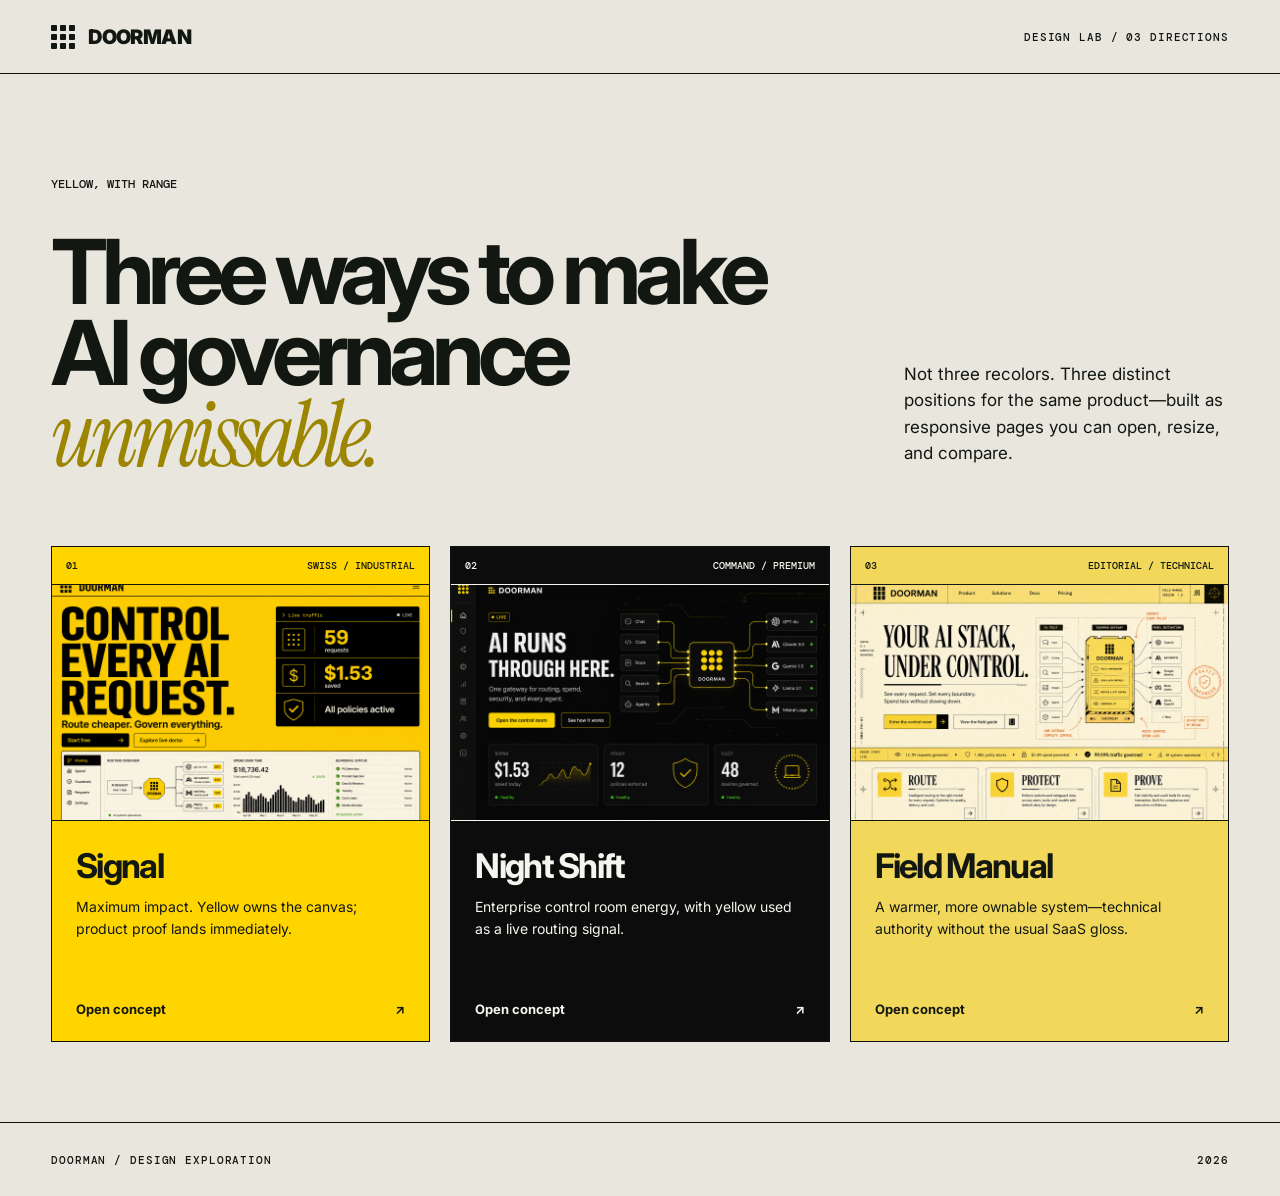
==== index.html @ ec15ef2a "design: publish three yellow-led Doorman concepts" ====
<!DOCTYPE html>
<html lang="en">
<head>
  <meta charset="utf-8">
  <meta name="viewport" content="width=device-width, initial-scale=1">
  <meta name="description" content="Three yellow-led design directions for Doorman.">
  <title>Doorman Design Lab</title>
  <link rel="preconnect" href="https://fonts.googleapis.com">
  <link rel="preconnect" href="https://fonts.gstatic.com" crossorigin>
  <link href="https://fonts.googleapis.com/css2?family=DM+Mono:wght@400;500&family=Inter:wght@500;600;700;800;900&family=Instrument+Serif:ital@0;1&display=swap" rel="stylesheet">
  <link rel="stylesheet" href="./styles.css">
</head>
<body class="lab-page">
  <header class="lab-nav">
    <a class="brand-lockup" href="./" aria-label="Doorman design lab home">
      <span class="door-grid" aria-hidden="true"><i></i><i></i><i></i><i></i><i></i><i></i><i></i><i></i><i></i></span>
      <span>DOORMAN</span>
    </a>
    <span class="lab-kicker">DESIGN LAB / 03 DIRECTIONS</span>
  </header>

  <main class="lab-main">
    <section class="lab-intro">
      <p class="eyebrow">YELLOW, WITH RANGE</p>
      <h1>Three ways to make<br>AI governance <em>unmissable.</em></h1>
      <p>Not three recolors. Three distinct positions for the same product—built as responsive pages you can open, resize, and compare.</p>
    </section>

    <section class="concept-grid" aria-label="Design concepts">
      <a class="concept-card signal-card" href="./signal/">
        <div class="concept-meta"><span>01</span><span>SWISS / INDUSTRIAL</span></div>
        <div class="concept-shot"><img src="./assets/signal.png" alt="Signal design direction preview"></div>
        <div class="concept-copy"><h2>Signal</h2><p>Maximum impact. Yellow owns the canvas; product proof lands immediately.</p><b>Open concept <span>↗</span></b></div>
      </a>

      <a class="concept-card night-card" href="./night-shift/">
        <div class="concept-meta"><span>02</span><span>COMMAND / PREMIUM</span></div>
        <div class="concept-shot"><img src="./assets/night-shift.png" alt="Night Shift design direction preview"></div>
        <div class="concept-copy"><h2>Night Shift</h2><p>Enterprise control room energy, with yellow used as a live routing signal.</p><b>Open concept <span>↗</span></b></div>
      </a>

      <a class="concept-card field-card" href="./field-manual/">
        <div class="concept-meta"><span>03</span><span>EDITORIAL / TECHNICAL</span></div>
        <div class="concept-shot"><img src="./assets/field-manual.png" alt="Field Manual design direction preview"></div>
        <div class="concept-copy"><h2>Field Manual</h2><p>A warmer, more ownable system—technical authority without the usual SaaS gloss.</p><b>Open concept <span>↗</span></b></div>
      </a>
    </section>
  </main>

  <footer class="lab-footer"><span>DOORMAN / DESIGN EXPLORATION</span><span>2026</span></footer>
</body>
</html>
---- styles.css ----
:root { --yellow:#ffd500; --black:#0b0c0b; --ink:#121711; --ivory:#f7f4e8; --line:rgba(15,19,15,.2); }
* { box-sizing:border-box; }
html { scroll-behavior:smooth; }
body { margin:0; font-family:Inter,system-ui,sans-serif; color:var(--ink); }
a { color:inherit; text-decoration:none; }
.door-grid { display:grid; grid-template-columns:repeat(3,6px); gap:3px; flex:none; }
.door-grid i { display:block; width:6px; height:6px; background:currentColor; border-radius:1px; }
.door-grid.big { grid-template-columns:repeat(3,12px); gap:6px; }
.door-grid.big i { width:12px; height:12px; }
.brand-lockup { display:inline-flex; align-items:center; gap:13px; font-weight:900; letter-spacing:-.03em; font-size:20px; }
.button-row { display:flex; flex-wrap:wrap; gap:12px; align-items:center; }
.button { min-height:52px; display:inline-flex; align-items:center; justify-content:center; padding:0 23px; border:1.5px solid currentColor; font-weight:700; transition:transform .2s, box-shadow .2s, background .2s; }
.button:hover { transform:translateY(-3px); }
.concept-switch { position:fixed; right:18px; bottom:18px; z-index:20; background:var(--ivory); border:1px solid #111; padding:10px 14px; font:500 12px DM Mono,monospace; box-shadow:4px 4px 0 #111; }
.concept-switch.dark { background:#111; color:#ffd800; border-color:#ffd800; box-shadow:4px 4px 0 #ffd800; }

/* Design lab */
.lab-page { background:#e9e6dd; min-height:100vh; }
.lab-nav,.lab-footer { height:74px; display:flex; align-items:center; justify-content:space-between; padding:0 clamp(22px,4vw,68px); border-bottom:1px solid #111; }
.lab-kicker,.lab-footer { font:500 11px DM Mono,monospace; letter-spacing:.08em; }
.lab-main { padding:clamp(54px,8vw,120px) clamp(22px,4vw,68px) 80px; }
.lab-intro { display:grid; grid-template-columns:1.5fr .6fr; align-items:end; gap:40px; margin-bottom:70px; }
.lab-intro .eyebrow { grid-column:1/-1; font:500 12px DM Mono,monospace; margin:0; }
.lab-intro h1 { font-size:clamp(48px,7vw,108px); line-height:.9; letter-spacing:-.07em; margin:0; max-width:1100px; }
.lab-intro h1 em { font-family:"Instrument Serif",serif; font-weight:400; color:#9c8500; }
.lab-intro>p:last-child { font-size:17px; line-height:1.55; margin:0 0 10px; }
.concept-grid { display:grid; grid-template-columns:repeat(3,1fr); gap:20px; }
.concept-card { border:1px solid #111; min-width:0; transition:transform .25s, box-shadow .25s; }
.concept-card:hover { transform:translateY(-8px); box-shadow:8px 8px 0 #111; }
.concept-meta { display:flex; justify-content:space-between; padding:12px 14px; font:500 10px DM Mono,monospace; border-bottom:1px solid currentColor; }
.concept-shot { aspect-ratio:16/10; overflow:hidden; border-bottom:1px solid currentColor; background:#111; }
.concept-shot img { width:100%; height:100%; object-fit:cover; transition:transform .4s; }
.concept-card:hover img { transform:scale(1.025); }
.concept-copy { padding:24px; min-height:220px; display:flex; flex-direction:column; }
.concept-copy h2 { font-size:34px; margin:0 0 10px; letter-spacing:-.05em; }
.concept-copy p { font-size:14px; line-height:1.55; margin:0 0 26px; }
.concept-copy b { margin-top:auto; font-size:13px; display:flex; justify-content:space-between; }
.signal-card { background:#ffd500; }.night-card { background:#0b0c0b; color:#f7f5ef; }.field-card { background:#f2d85a; }
.lab-footer { border-top:1px solid #111; border-bottom:0; }

/* Signal */
.signal-page { background:var(--yellow); min-height:100vh; }
.signal-nav { height:76px; padding:0 clamp(24px,4vw,64px); display:grid; grid-template-columns:1fr auto 1fr; align-items:center; border-bottom:2px solid #111; }
.signal-nav nav,.night-nav nav,.field-nav nav { display:flex; gap:28px; font-size:13px; font-weight:600; }
.signal-nav nav a:hover,.field-nav nav a:hover { text-decoration:underline; text-underline-offset:5px; }
.nav-cta { justify-self:end; background:#111; color:#ffd500; padding:12px 17px; font-size:12px; font-weight:700; }
.signal-hero { min-height:650px; display:grid; grid-template-columns:1.2fr .8fr; gap:6vw; padding:clamp(48px,6vw,92px) clamp(24px,4vw,64px) 52px; }
.signal-label { font:500 12px DM Mono,monospace; border-left:9px solid #111; padding-left:10px; }
.signal-copy h1 { font-size:clamp(72px,9.4vw,154px); line-height:.77; letter-spacing:-.085em; margin:35px 0 34px; }
.signal-sub { max-width:650px; font-size:clamp(16px,1.5vw,22px); line-height:1.45; font-weight:600; }
.black { background:#111;color:#ffd500;box-shadow:5px 5px 0 #fff8d3; }.outline { background:transparent; }
.signal-live { align-self:center; background:#0b0b0a; color:#ffd500; border:2px solid #111; box-shadow:12px 12px 0 rgba(0,0,0,.15); }
.live-head,.live-row { padding:18px 22px; border-bottom:1px solid #ffd500; }.live-head { display:flex; justify-content:space-between; font:500 12px DM Mono,monospace; }.live-row:last-child { border-bottom:0; }
.live-row { display:grid; grid-template-columns:1fr auto; gap:8px; align-items:end; }.live-row small { grid-column:1/-1; font:500 10px DM Mono,monospace; opacity:.7; }.live-row strong { font-size:clamp(46px,5vw,78px); line-height:1; }.live-row>span { font:500 12px DM Mono,monospace; }.live-row .live-status { font-size:clamp(25px,3vw,44px); }
.pulse { width:8px;height:8px;background:#eaff7b;border-radius:50%;display:inline-block;box-shadow:0 0 0 5px rgba(234,255,123,.13); }
.signal-console { margin:0 clamp(24px,4vw,64px) 70px; border:2px solid #111; background:#f8f4e6; box-shadow:0 18px 50px rgba(0,0,0,.18); }
.console-nav { padding:14px 18px; display:flex; justify-content:space-between; border-bottom:1px solid #111; font:500 10px DM Mono,monospace; }.console-grid { display:grid; grid-template-columns:1.2fr .8fr .8fr; min-height:270px; }.console-grid>div { padding:22px; border-right:1px solid #aaa; }.console-grid>div:last-child{border-right:0}.module-title{font:500 10px DM Mono,monospace}.flow{display:flex;align-items:center;justify-content:center;gap:14px;height:190px}.flow-node,.flow-core{border:1px solid #111;padding:16px;font:600 11px DM Mono}.flow-core{background:#ffd500;text-align:center;display:flex;flex-direction:column;gap:6px}.mini-grid{font-size:25px}.models{display:flex;flex-direction:column;gap:6px}.models b{border:1px solid #aaa;padding:8px;font-size:10px}.models i{background:#ffd500;font-style:normal;padding:2px 5px}.console-chart strong{display:block;font-size:34px;margin:22px 0}.bars{height:115px;display:flex;align-items:flex-end;gap:5px}.bars i{flex:1;background:#111;height:30%}.bars i:nth-child(2),.bars i:nth-child(6),.bars i:nth-child(9){height:80%}.bars i:nth-child(4),.bars i:nth-child(11){height:55%}.console-policy ul{list-style:none;padding:0;margin:20px 0}.console-policy li{display:flex;justify-content:space-between;padding:10px 0;border-bottom:1px solid #ccc;font-size:11px}.console-policy b{color:#367313;font-size:9px}

/* Night shift */
.night-page { background:#090a09; color:#f6f5ef; min-height:100vh; background-image:radial-gradient(rgba(255,216,0,.12) 1px,transparent 1px); background-size:28px 28px; }
.night-rail { position:fixed;inset:0 auto 0 0;width:86px;border-right:1px solid #292b28;background:#090a09;display:flex;flex-direction:column;align-items:center;z-index:10}.night-mark{height:84px;width:100%;display:grid;place-items:center;border-bottom:1px solid #292b28;color:#ffd800}.night-rail nav{display:flex;flex-direction:column;width:100%;padding-top:44px;gap:12px}.night-rail nav a{height:48px;display:grid;place-items:center;color:#888;font-size:20px;border-left:3px solid transparent}.night-rail nav a:hover,.night-rail nav a.active{color:#ffd800;border-left-color:#ffd800;background:#111}.rail-bottom{margin-top:auto;padding:24px 0;writing-mode:vertical-rl;font:500 9px DM Mono;color:#777}.night-shell{margin-left:86px}.night-nav{height:84px;padding:0 clamp(24px,4vw,56px);display:grid;grid-template-columns:1fr auto 1fr;align-items:center;border-bottom:1px solid #292b28}.night-nav .brand-lockup{color:#fff}.night-nav .door-grid{color:#ffd800}.night-nav nav a{color:#999}.night-login{justify-self:end;color:#ffd800;font:500 12px DM Mono}.night-hero{display:grid;grid-template-columns:.72fr 1.28fr;min-height:600px;padding:74px clamp(24px,4vw,56px) 42px;gap:45px}.night-live{font:500 11px DM Mono;color:#ffd800}.night-copy h1{font-size:clamp(62px,6.8vw,112px);line-height:.92;letter-spacing:-.065em;margin:35px 0 24px}.night-copy>p:not(.night-live){color:#aaa;font-size:20px;line-height:1.55;max-width:500px}.yellow{background:#ffd800;color:#090a09;border-color:#ffd800}.dark-outline{color:#ffd800;border-color:#ffd800}.night-flow{display:grid;grid-template-columns:1fr 70px 1.1fr 70px 1fr;align-items:center;gap:0;min-width:0}.flow-sources,.flow-models{display:flex;flex-direction:column;gap:14px}.flow-sources span,.flow-models span{border:1px solid #3d403c;background:#111;padding:18px;display:flex;justify-content:space-between;font:500 12px DM Mono}.flow-sources b{color:#ffd800}.flow-models b{color:#39d353}.flow-lines{display:flex;flex-direction:column;gap:46px}.flow-lines i{height:2px;background:#ffd800;position:relative}.flow-lines i:after{content:"";position:absolute;right:-3px;top:-3px;width:8px;height:8px;background:#ffd800;border-radius:50%}.flow-lines.right i:after{left:-3px}.night-core{border:2px solid #ffd800;border-radius:18px;min-height:230px;display:flex;flex-direction:column;align-items:center;justify-content:center;gap:20px;box-shadow:0 0 50px rgba(255,216,0,.08);background:#0d0e0d}.night-core .door-grid{color:#ffd800}.night-core small{font:500 9px DM Mono;color:#888}.night-metrics{display:grid;grid-template-columns:repeat(3,1fr);gap:18px;padding:0 clamp(24px,4vw,56px) 55px}.night-metrics article{min-height:210px;border:1px solid #383a37;background:rgba(11,12,11,.92);padding:25px;position:relative}.night-metrics small{color:#888}.night-metrics strong{display:block;font-size:62px;letter-spacing:-.06em;margin-top:20px}.night-metrics p{color:#999}.spark,.shield,.device{position:absolute;right:25px;bottom:35px;color:#ffd800;font-size:40px}.spark{font-size:23px}

/* Field manual */
.field-page{background:#f6f0dd;color:#17160f;min-height:100vh;background-image:radial-gradient(rgba(40,30,0,.12) .7px,transparent .7px);background-size:4px 4px}.field-nav{height:86px;display:grid;grid-template-columns:.8fr 1fr auto;border-bottom:1px solid #111;background:#f1d85b;padding:0 clamp(22px,4vw,64px)}.field-nav>*{align-self:center}.manual-badge{height:86px;border-left:1px solid #111;display:flex;align-items:center;padding-left:24px;font:500 10px DM Mono;line-height:1.5}.field-hero{display:grid;grid-template-columns:.85fr 1.15fr;gap:50px;padding:62px clamp(22px,4vw,64px) 48px;min-height:600px;border-bottom:1px solid #111}.field-copy{position:relative;padding-left:58px}.margin-note{position:absolute;left:0;top:65px;writing-mode:vertical-rl;transform:rotate(180deg);font:500 9px DM Mono;line-height:1.5}.field-copy h1{font-family:"Instrument Serif",serif;font-size:clamp(70px,7.3vw,120px);font-weight:400;line-height:.88;letter-spacing:-.04em;margin:25px 0}.field-rule{height:6px;width:46%;background:#111;margin:28px 0}.field-copy>p:not(.margin-note){font-size:20px;line-height:1.5}.field-primary{background:#f1d85b;box-shadow:7px 7px 0 #111}.field-secondary{background:#f6f0dd}.field-map{border:1px dashed #777;min-height:470px;display:grid;grid-template-columns:1fr 42px 1.35fr 42px 1fr;align-items:center;position:relative;padding:55px 18px 25px;background:rgba(255,255,255,.25)}.map-label{position:absolute;top:18px;background:#111;color:#f1d85b;padding:6px 10px;font:500 9px DM Mono}.map-label.tools{left:20px}.map-label.gateway{left:42%;}.map-label.destinations{right:20px}.map-tools,.map-models{display:flex;flex-direction:column;gap:10px}.map-tools span,.map-models span{border:1px solid #777;background:#faf7ec;padding:11px;font:500 10px DM Mono}.map-arrows{text-align:center;font:500 24px/2.05 DM Mono}.checkpoint{border:2px solid #111;background:#f1d85b;padding:20px 15px;display:flex;flex-direction:column;align-items:center;gap:13px;box-shadow:7px 7px 0 #111}.checkpoint .door-grid.big{grid-template-columns:repeat(3,8px);gap:4px}.checkpoint .door-grid.big i{width:8px;height:8px}.checkpoint ul{list-style:none;padding:0;margin:0;width:100%}.checkpoint li{border:1px solid #111;padding:8px;margin-top:6px;font:500 8px DM Mono}.checkpoint small{font:500 8px DM Mono}.map-note{position:absolute;left:20px;bottom:12px;color:#d84a14;font:500 9px DM Mono}.policy-stamp{position:absolute;right:16px;bottom:14px;border:2px solid #d84a14;color:#d84a14;border-radius:50%;width:76px;height:76px;display:grid;place-items:center;text-align:center;transform:rotate(-12deg);font:500 9px DM Mono}.proof-strip{min-height:58px;display:flex;align-items:center;justify-content:space-between;gap:24px;padding:12px clamp(22px,3vw,46px);background:#f1d85b;border-bottom:1px solid #111;font:500 11px DM Mono;overflow:auto;white-space:nowrap}.field-cards{display:grid;grid-template-columns:repeat(3,1fr);gap:22px;padding:30px clamp(22px,4vw,64px) 70px}.field-cards article{border:1px solid #111;padding:24px;min-height:230px;position:relative}.field-cards article>span{font:500 10px DM Mono;background:#f1d85b;padding:8px}.field-cards h2{font-family:"Instrument Serif",serif;font-size:48px;margin:24px 0 10px}.field-cards p{font-size:13px;line-height:1.55;max-width:360px}.field-cards a{position:absolute;right:20px;bottom:20px;border:1px solid #111;padding:9px 12px;font:500 10px DM Mono}.field-cards a:hover{background:#f1d85b}

@media (max-width:1000px){.concept-grid{grid-template-columns:1fr}.concept-copy{min-height:auto}.lab-intro{grid-template-columns:1fr}.signal-nav,.night-nav{grid-template-columns:1fr auto}.signal-nav nav,.night-nav nav{display:none}.signal-hero,.night-hero,.field-hero{grid-template-columns:1fr}.signal-live{width:100%}.console-grid,.night-metrics,.field-cards{grid-template-columns:1fr}.console-grid>div{border-right:0;border-bottom:1px solid #aaa}.night-flow{min-height:400px}.field-nav{grid-template-columns:1fr auto}.field-nav nav{display:none}.field-map{min-height:500px}.manual-badge{display:none}}
@media (max-width:680px){.lab-nav{height:64px}.lab-kicker{display:none}.lab-main{padding-top:50px}.lab-intro h1{font-size:52px}.signal-nav{padding:0 18px}.signal-hero{padding:42px 18px}.signal-copy h1{font-size:64px}.signal-console{margin:0 18px 70px}.flow{transform:scale(.8)}.night-rail{display:none}.night-shell{margin:0}.night-nav{padding:0 18px}.night-hero{padding:50px 18px}.night-copy h1{font-size:60px}.night-flow{grid-template-columns:1fr 30px 1fr 30px 1fr}.flow-sources span,.flow-models span{padding:12px 7px;font-size:9px}.night-core{min-height:180px}.night-core small{display:none}.night-metrics{padding:0 18px 70px}.field-nav{padding:0 18px}.field-hero{padding:40px 18px}.field-copy{padding-left:0}.margin-note{display:none}.field-copy h1{font-size:58px}.field-map{grid-template-columns:1fr;gap:12px;min-height:auto;padding:68px 18px 95px;overflow:hidden}.field-map .map-tools,.field-map .map-models{display:grid;grid-template-columns:repeat(2,1fr);gap:7px}.field-map .map-arrows{display:none}.field-map .checkpoint{width:100%}.map-label.tools{left:10px}.map-label.gateway{left:50%;transform:translateX(-50%)}.map-label.destinations{right:10px}.proof-strip{justify-content:flex-start}.field-cards{padding:25px 18px 70px}.concept-switch{right:10px;bottom:10px}}
@media (prefers-reduced-motion:reduce){html{scroll-behavior:auto}.button,.concept-card,.concept-shot img{transition:none}}
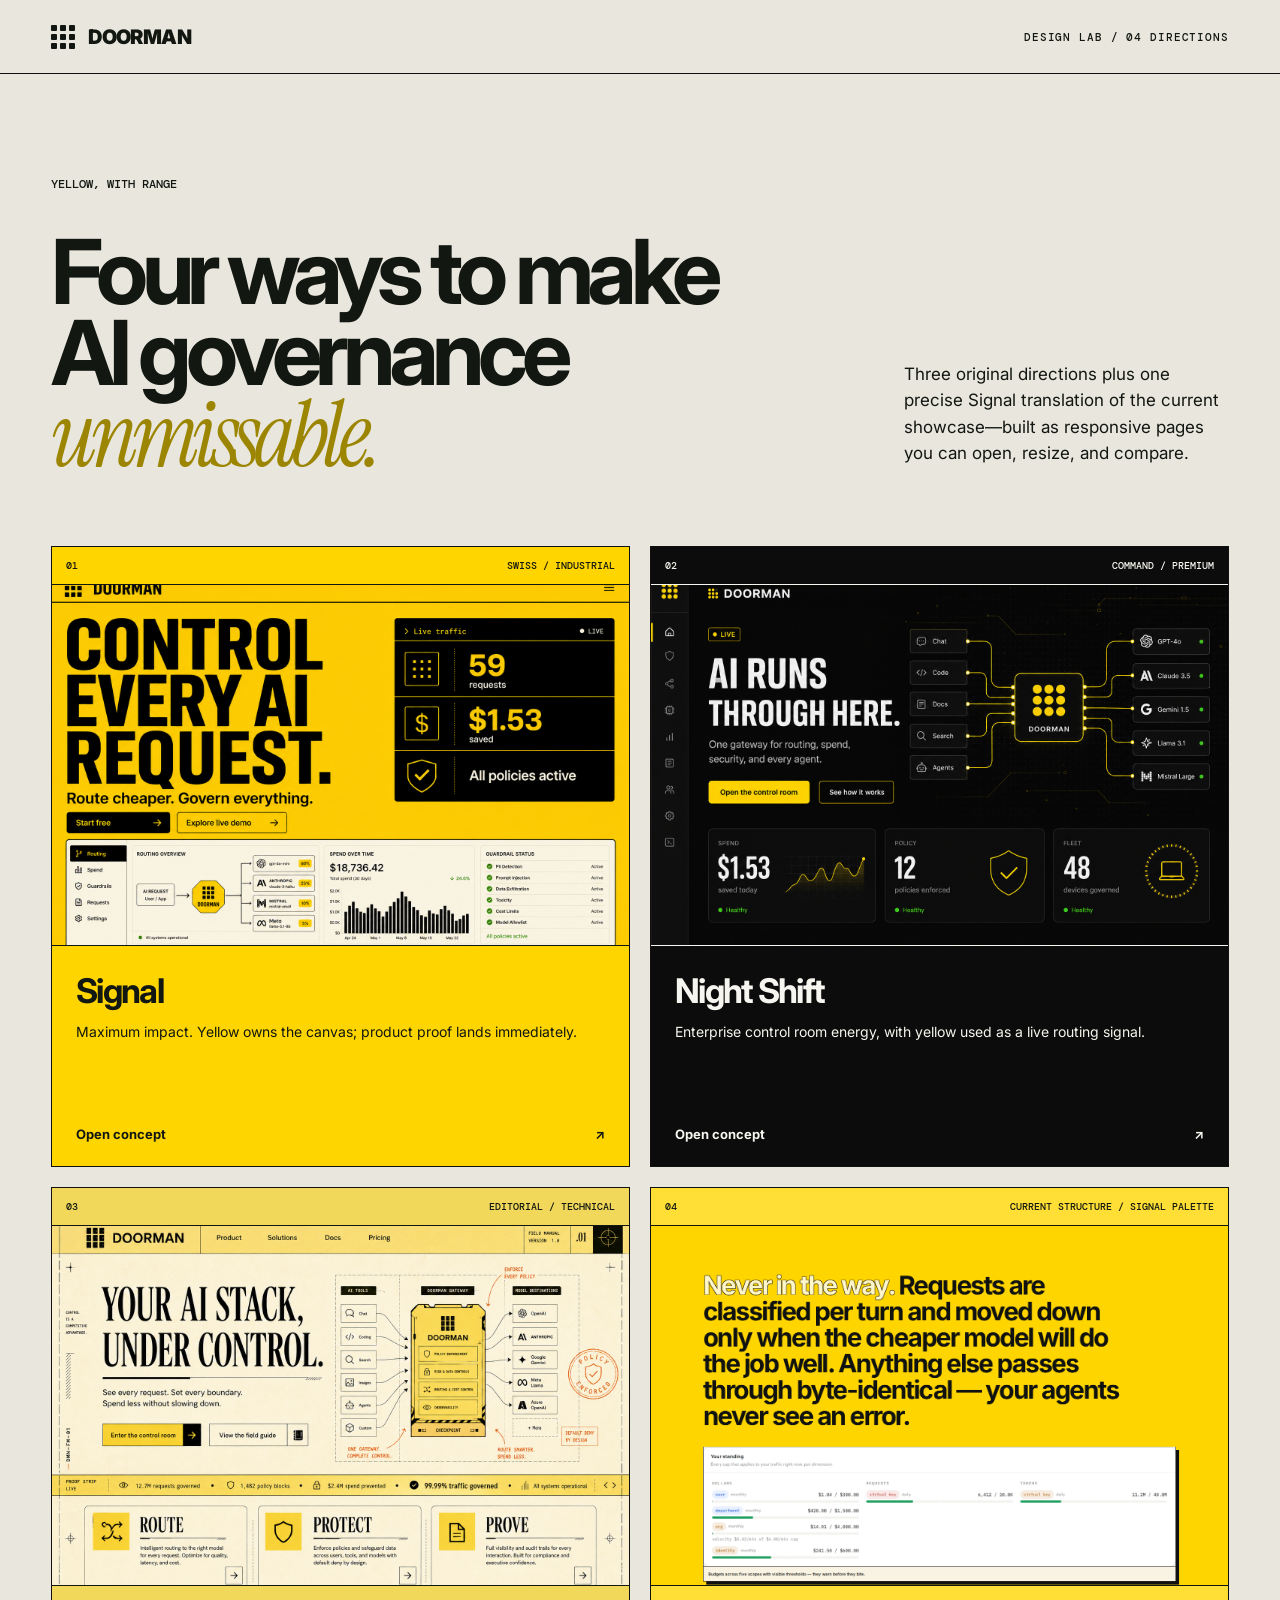
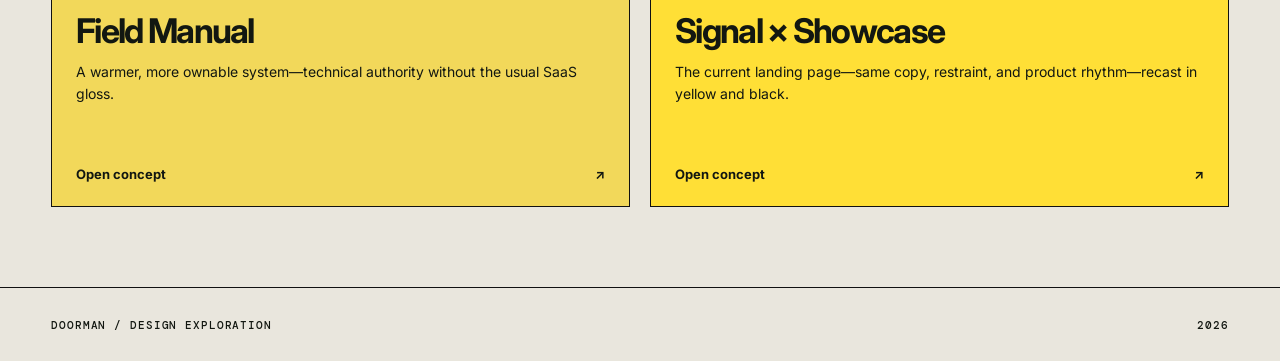
==== commit b7313ac1: "design: add Signal treatment of current showcase" ====
--- a/index.html
+++ b/index.html
@@ -16,14 +16,14 @@
       <span class="door-grid" aria-hidden="true"><i></i><i></i><i></i><i></i><i></i><i></i><i></i><i></i><i></i></span>
       <span>DOORMAN</span>
     </a>
-    <span class="lab-kicker">DESIGN LAB / 03 DIRECTIONS</span>
+    <span class="lab-kicker">DESIGN LAB / 04 DIRECTIONS</span>
   </header>
 
   <main class="lab-main">
     <section class="lab-intro">
       <p class="eyebrow">YELLOW, WITH RANGE</p>
-      <h1>Three ways to make<br>AI governance <em>unmissable.</em></h1>
-      <p>Not three recolors. Three distinct positions for the same product—built as responsive pages you can open, resize, and compare.</p>
+      <h1>Four ways to make<br>AI governance <em>unmissable.</em></h1>
+      <p>Three original directions plus one precise Signal translation of the current showcase—built as responsive pages you can open, resize, and compare.</p>
     </section>
 
     <section class="concept-grid" aria-label="Design concepts">
@@ -44,6 +44,12 @@
         <div class="concept-shot"><img src="./assets/field-manual.png" alt="Field Manual design direction preview"></div>
         <div class="concept-copy"><h2>Field Manual</h2><p>A warmer, more ownable system—technical authority without the usual SaaS gloss.</p><b>Open concept <span>↗</span></b></div>
       </a>
+
+      <a class="concept-card signal-classic-card" href="./signal-showcase/">
+        <div class="concept-meta"><span>04</span><span>CURRENT STRUCTURE / SIGNAL PALETTE</span></div>
+        <div class="concept-shot"><img src="./assets/signal-showcase.png" alt="Current Doorman showcase recolored with the Signal palette"></div>
+        <div class="concept-copy"><h2>Signal × Showcase</h2><p>The current landing page—same copy, restraint, and product rhythm—recast in yellow and black.</p><b>Open concept <span>↗</span></b></div>
+      </a>
     </section>
   </main>
 
--- a/styles.css
+++ b/styles.css
@@ -24,7 +24,7 @@
 .lab-intro h1 { font-size:clamp(48px,7vw,108px); line-height:.9; letter-spacing:-.07em; margin:0; max-width:1100px; }
 .lab-intro h1 em { font-family:"Instrument Serif",serif; font-weight:400; color:#9c8500; }
 .lab-intro>p:last-child { font-size:17px; line-height:1.55; margin:0 0 10px; }
-.concept-grid { display:grid; grid-template-columns:repeat(3,1fr); gap:20px; }
+.concept-grid { display:grid; grid-template-columns:repeat(2,1fr); gap:20px; }
 .concept-card { border:1px solid #111; min-width:0; transition:transform .25s, box-shadow .25s; }
 .concept-card:hover { transform:translateY(-8px); box-shadow:8px 8px 0 #111; }
 .concept-meta { display:flex; justify-content:space-between; padding:12px 14px; font:500 10px DM Mono,monospace; border-bottom:1px solid currentColor; }
@@ -35,7 +35,7 @@
 .concept-copy h2 { font-size:34px; margin:0 0 10px; letter-spacing:-.05em; }
 .concept-copy p { font-size:14px; line-height:1.55; margin:0 0 26px; }
 .concept-copy b { margin-top:auto; font-size:13px; display:flex; justify-content:space-between; }
-.signal-card { background:#ffd500; }.night-card { background:#0b0c0b; color:#f7f5ef; }.field-card { background:#f2d85a; }
+.signal-card { background:#ffd500; }.night-card { background:#0b0c0b; color:#f7f5ef; }.field-card { background:#f2d85a; }.signal-classic-card{background:#ffdf36}
 .lab-footer { border-top:1px solid #111; border-bottom:0; }
 
 /* Signal */
@@ -66,3 +66,8 @@
 @media (max-width:1000px){.concept-grid{grid-template-columns:1fr}.concept-copy{min-height:auto}.lab-intro{grid-template-columns:1fr}.signal-nav,.night-nav{grid-template-columns:1fr auto}.signal-nav nav,.night-nav nav{display:none}.signal-hero,.night-hero,.field-hero{grid-template-columns:1fr}.signal-live{width:100%}.console-grid,.night-metrics,.field-cards{grid-template-columns:1fr}.console-grid>div{border-right:0;border-bottom:1px solid #aaa}.night-flow{min-height:400px}.field-nav{grid-template-columns:1fr auto}.field-nav nav{display:none}.field-map{min-height:500px}.manual-badge{display:none}}
 @media (max-width:680px){.lab-nav{height:64px}.lab-kicker{display:none}.lab-main{padding-top:50px}.lab-intro h1{font-size:52px}.signal-nav{padding:0 18px}.signal-hero{padding:42px 18px}.signal-copy h1{font-size:64px}.signal-console{margin:0 18px 70px}.flow{transform:scale(.8)}.night-rail{display:none}.night-shell{margin:0}.night-nav{padding:0 18px}.night-hero{padding:50px 18px}.night-copy h1{font-size:60px}.night-flow{grid-template-columns:1fr 30px 1fr 30px 1fr}.flow-sources span,.flow-models span{padding:12px 7px;font-size:9px}.night-core{min-height:180px}.night-core small{display:none}.night-metrics{padding:0 18px 70px}.field-nav{padding:0 18px}.field-hero{padding:40px 18px}.field-copy{padding-left:0}.margin-note{display:none}.field-copy h1{font-size:58px}.field-map{grid-template-columns:1fr;gap:12px;min-height:auto;padding:68px 18px 95px;overflow:hidden}.field-map .map-tools,.field-map .map-models{display:grid;grid-template-columns:repeat(2,1fr);gap:7px}.field-map .map-arrows{display:none}.field-map .checkpoint{width:100%}.map-label.tools{left:10px}.map-label.gateway{left:50%;transform:translateX(-50%)}.map-label.destinations{right:10px}.proof-strip{justify-content:flex-start}.field-cards{padding:25px 18px 70px}.concept-switch{right:10px;bottom:10px}}
 @media (prefers-reduced-motion:reduce){html{scroll-behavior:auto}.button,.concept-card,.concept-shot img{transition:none}}
+
+/* Signal x current showcase */
+.signal-showcase-page{background:#ffd500;color:#10120f;min-height:100vh}.ss-wrap{width:min(1180px,calc(100% - 44px));margin:0 auto}.ss-nav{height:70px;padding:0 max(22px,calc((100vw - 1180px)/2));display:grid;grid-template-columns:1fr auto 1fr;align-items:center;border-bottom:1px solid #111;background:#ffd500;position:relative;z-index:5}.ss-nav nav{display:flex;gap:26px;font-size:12px}.ss-actions{justify-self:end;display:flex;align-items:center;gap:22px;font-size:11px}.ss-open{background:#111;color:#ffd500;padding:11px 16px;border-radius:99px;font-weight:700}.ss-hero{padding-top:145px;padding-bottom:70px}.ss-hero h1{font-size:clamp(58px,7vw,104px);line-height:.92;letter-spacing:-.075em;margin:0 0 40px;max-width:1050px}.ss-hero-row{display:grid;grid-template-columns:1fr auto;gap:40px;align-items:start}.ss-hero-row p{font-size:18px;line-height:1.55;max-width:660px;margin:0}.ss-hero-row>a{font:500 12px DM Mono;white-space:nowrap}.ss-hero-row>a b{background:#111;color:#ffd500;padding:3px 6px}.ss-ctas,.ss-mini-cta{display:flex;align-items:center;gap:12px;flex-wrap:wrap;margin-top:28px}.ss-pill{display:inline-flex;align-items:center;justify-content:center;min-height:44px;padding:0 19px;border:1px solid #111;border-radius:99px;font-weight:700;font-size:12px}.ss-pill.black{background:#111;color:#ffd500;box-shadow:none}.ss-text-link,.ss-mini-cta>a:last-child{font-size:12px;font-weight:600;margin-left:4px}.ss-fine,.ss-caption{font-size:12px;margin:16px 0 0;opacity:.75}.ss-window{padding-bottom:100px}.ss-browser{background:#f7f2df;border:1px solid #111;border-radius:15px;overflow:hidden;box-shadow:0 28px 60px rgba(60,40,0,.22)}.ss-browser-top{height:40px;border-bottom:1px solid #aaa;display:flex;align-items:center;gap:7px;padding:0 14px;font:500 9px DM Mono}.ss-browser-top i{width:7px;height:7px;border:1px solid #111;border-radius:50%}.ss-browser-top span{margin-left:10px}.ss-browser-top b{margin-left:auto;background:#ffd500;padding:4px 7px}.ss-browser img{display:block;width:100%}.ss-section{padding:90px 0}.ss-section h2{font-size:clamp(34px,4.5vw,64px);line-height:1.02;letter-spacing:-.055em;max-width:1050px;margin:0 0 45px}.ss-section h2 span{display:inline;color:#fff7c9;text-shadow:-1px -1px 0 #111,1px -1px 0 #111,-1px 1px 0 #111,1px 1px 0 #111}.ss-grid{display:grid;gap:14px}.ss-grid.three{grid-template-columns:repeat(3,1fr)}.ss-grid.four{grid-template-columns:repeat(4,1fr)}.ss-grid article,.ss-grid>a{border:1px solid #111;background:#ffdf36;padding:22px;min-height:185px;position:relative}.ss-grid article>b{display:grid;place-items:center;width:28px;height:28px;border:1px solid #111;border-radius:50%;font:500 10px DM Mono}.ss-grid h3{font-size:16px;margin:24px 0 10px}.ss-grid p{font-size:12px;line-height:1.55;margin:0}.ss-grid em{display:block;font-style:normal;font:500 10px DM Mono;margin-top:25px}.ss-tools{display:grid;grid-template-columns:repeat(5,1fr);border:1px solid #111}.ss-tools span{display:flex;justify-content:space-between;padding:16px 12px;border-right:1px solid #111;border-bottom:1px solid #111;font-size:11px;background:#ffdf36}.ss-tools b{font:500 8px DM Mono;background:#111;color:#ffd500;padding:3px 5px}.ss-image-grid{display:grid;grid-template-columns:1fr .72fr;gap:18px}.ss-image-grid figure,.ss-wide-image{margin:0;border:1px solid #111;background:#f8f3e3;box-shadow:8px 8px 0 #111}.ss-image-grid img,.ss-wide-image img{display:block;width:100%}.ss-image-grid figcaption,.ss-wide-image figcaption{border-top:1px solid #111;padding:12px;font-size:10px}.ss-invert{background:#0e100d;color:#ffd500;border-block:1px solid #111}.ss-invert .ss-section h2 span{color:#ffd500;text-shadow:none}.ss-invert .ss-grid article{background:#151713;border-color:#ffd500}.ss-badges{display:flex;flex-wrap:wrap;gap:8px;margin-top:18px}.ss-badges span{border:1px solid #ffd500;border-radius:99px;padding:8px 12px;font:500 9px DM Mono}.ss-play{height:54px;border:1px solid #111;background:#ffdf36;display:flex;align-items:center;justify-content:space-between;padding-left:18px;font-size:12px}.ss-play button{align-self:stretch;background:#111;color:#ffd500;border:0;padding:0 30px;font-weight:800}.ss-stats{margin-top:36px;background:#111;color:#ffd500;display:grid;grid-template-columns:repeat(3,1fr);padding:28px;border-radius:9px}.ss-stats div{display:flex;flex-direction:column}.ss-stats b{font-size:40px}.ss-stats small{font:500 9px DM Mono}.ss-grid article strong{display:block;font-size:42px;margin:18px 0 5px}.ss-grid article.featured{background:#111;color:#ffd500}.ss-final{background:#f8f3e3;border-block:1px solid #111;padding:90px 0}.ss-final h2{font-size:clamp(42px,5vw,76px);letter-spacing:-.06em;margin:0 0 30px}.ss-final pre{background:#111;color:#ffd500;padding:22px;overflow:auto;font:500 12px/1.7 DM Mono}.ss-footer{padding:65px max(22px,calc((100vw - 1180px)/2));display:grid;grid-template-columns:1fr 1fr auto;align-items:start;border-top:1px solid #111}.ss-footer p{margin:4px 0;font-size:12px}.ss-footer>span{font:500 9px DM Mono}
+@media(max-width:1000px){.ss-nav{grid-template-columns:1fr auto}.ss-nav nav{display:none}.ss-grid.four{grid-template-columns:repeat(2,1fr)}.ss-tools{grid-template-columns:repeat(2,1fr)}}
+@media(max-width:680px){.ss-nav{padding:0 18px}.ss-actions>a:not(.ss-open){display:none}.ss-hero{padding-top:80px}.ss-hero-row{grid-template-columns:1fr}.ss-hero-row>a{white-space:normal}.ss-grid.three,.ss-grid.four,.ss-image-grid{grid-template-columns:1fr}.ss-tools{grid-template-columns:1fr}.ss-stats{grid-template-columns:1fr;gap:25px}.ss-footer{grid-template-columns:1fr;gap:18px}.ss-section{padding:65px 0}.ss-window{padding-bottom:55px}.ss-browser{border-radius:8px}.ss-ctas .ss-text-link{width:100%;margin-top:4px}}
